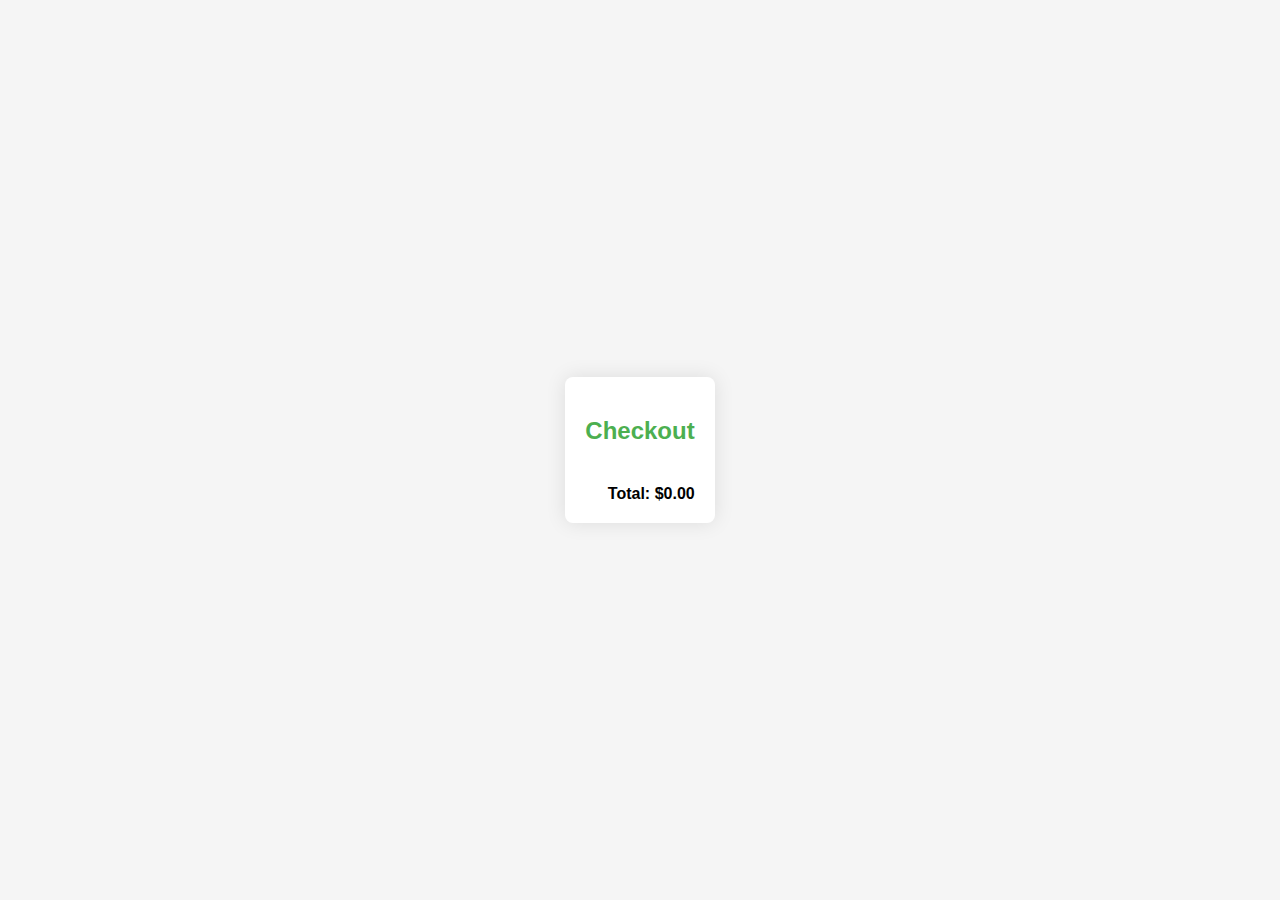
==== checkout.html @ 3dde0855 "add new sections" ====
<!DOCTYPE html>
<html lang="en">
  <head>
    <meta charset="UTF-8" />
    <meta name="viewport" content="width=device-width, initial-scale=1.0" />
    <title>Checkout</title>
    <style>
      body {
        font-family: 'Arial', sans-serif;
        background-color: #f5f5f5;
        margin: 0;
        padding: 0;
        display: flex;
        align-items: center;
        justify-content: center;
        height: 100vh;
      }

      .checkout-container {
        max-width: 600px;
        margin: 20px;
        background-color: #fff;
        box-shadow: 0 0 20px rgba(0, 0, 0, 0.1);
        border-radius: 8px;
        padding: 20px;
        text-align: center;
      }

      h2 {
        color: #4caf50;
      }

      .checkout-items {
        display: flex;
        flex-direction: column;
        align-items: center;
        margin-bottom: 20px;
      }

      .checkout-item {
        width: 100%;
        display: flex;
        justify-content: space-between;
        align-items: center;
        margin-bottom: 10px;
        padding: 10px;
        background-color: #f9f9f9;
        border-radius: 4px;
      }

      .checkout-total {
        text-align: right;
        font-weight: bold;
        margin-top: 10px;
      }
    </style>
  </head>
  <body>
    <div class="checkout-container">
      <h2>Checkout</h2>

      <div class="checkout-items" id="checkout-items"></div>

      <div class="checkout-total" id="checkout-total">Total: $0.00</div>
    </div>

    <script>
      document.addEventListener('DOMContentLoaded', function () {
        const checkoutItems = document.getElementById('checkout-items');
        const checkoutTotal = document.getElementById('checkout-total');

        // Retrieve items from the query parameter
        const queryString = window.location.search;
        const urlParams = new URLSearchParams(queryString);
        const itemsParam = urlParams.get('items');
        const items = JSON.parse(decodeURIComponent(itemsParam));

        // Display items on the checkout page
        items.forEach((item) => {
          const checkoutItemElement = document.createElement('div');
          checkoutItemElement.className = 'checkout-item';
          checkoutItemElement.innerHTML = `
          <span>${item.productName}</span>
          <span>$${item.price.toFixed(2)}</span>
        `;
          checkoutItems.appendChild(checkoutItemElement);
        });

        // Calculate and display the total
        const total = items.reduce((acc, item) => acc + item.price, 0);
        checkoutTotal.textContent = `Total: $${total.toFixed(2)}`;
      });
    </script>
  </body>
</html>
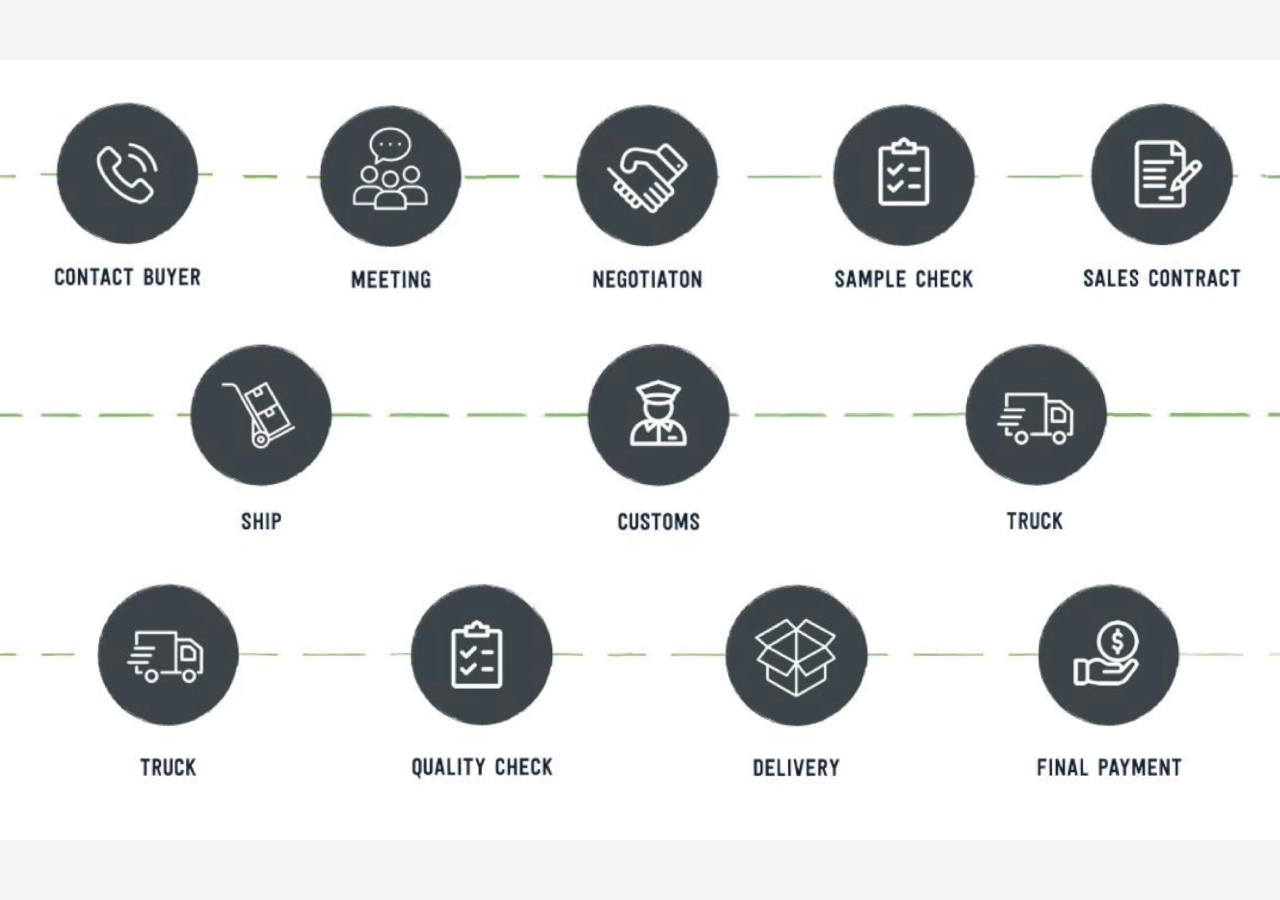
==== commit 8a5f128c: "add new sections" ====
--- a/checkout.html
+++ b/checkout.html
@@ -56,7 +56,7 @@
     </style>
   </head>
   <body>
-    <div class="checkout-container">
+  <!--   <div class="checkout-container">
       <h2>Checkout</h2>
 
       <div class="checkout-items" id="checkout-items"></div>
@@ -90,6 +90,8 @@
         const total = items.reduce((acc, item) => acc + item.price, 0);
         checkoutTotal.textContent = `Total: $${total.toFixed(2)}`;
       });
-    </script>
+    </script> -->
+
+    <img src="agric flow.png"
   </body>
 </html>
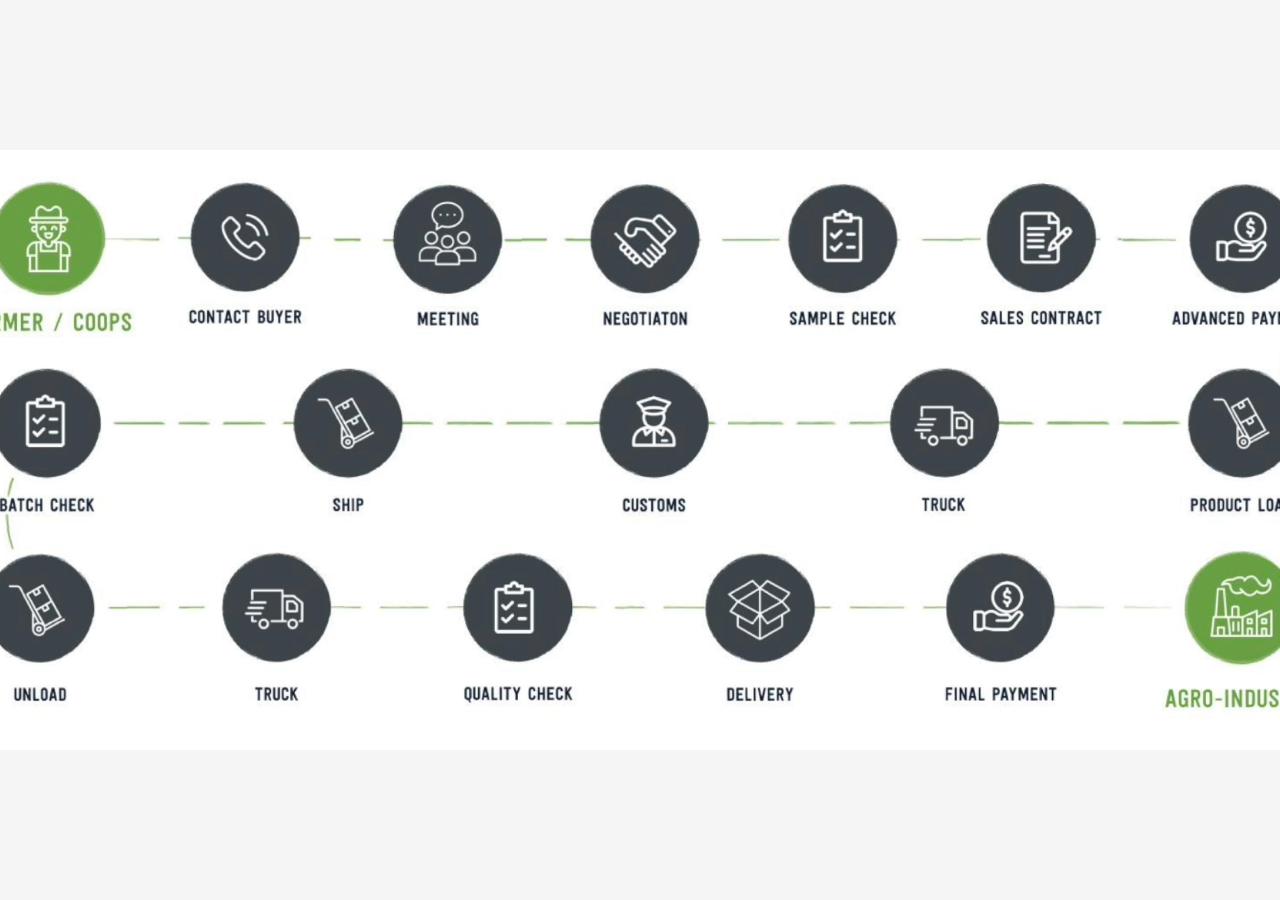
==== commit 77f4d25b: "add new sections" ====
--- a/checkout.html
+++ b/checkout.html
@@ -92,6 +92,6 @@
       });
     </script> -->
 
-    <img src="agric flow.png"
+    <img src="agric flow.png" alt="GreenPay logo" style="height: 600px;" />
   </body>
 </html>
